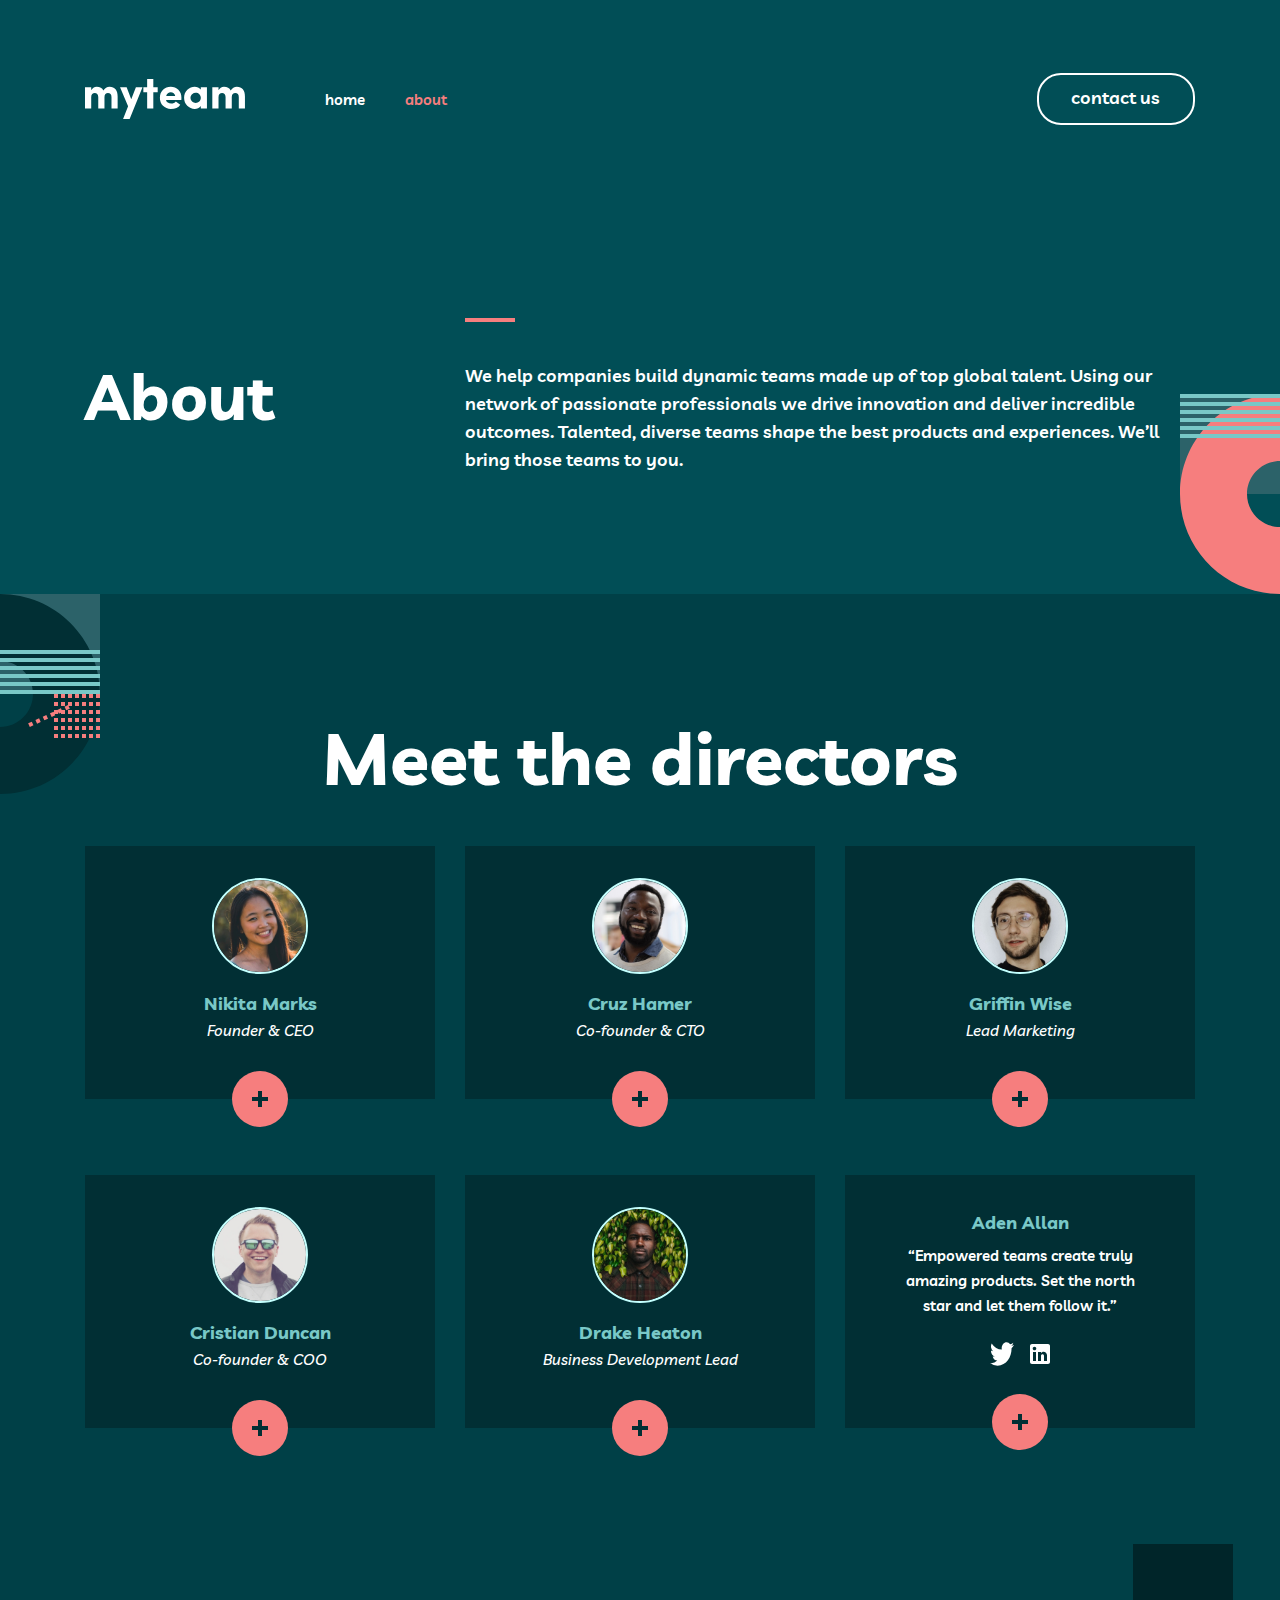
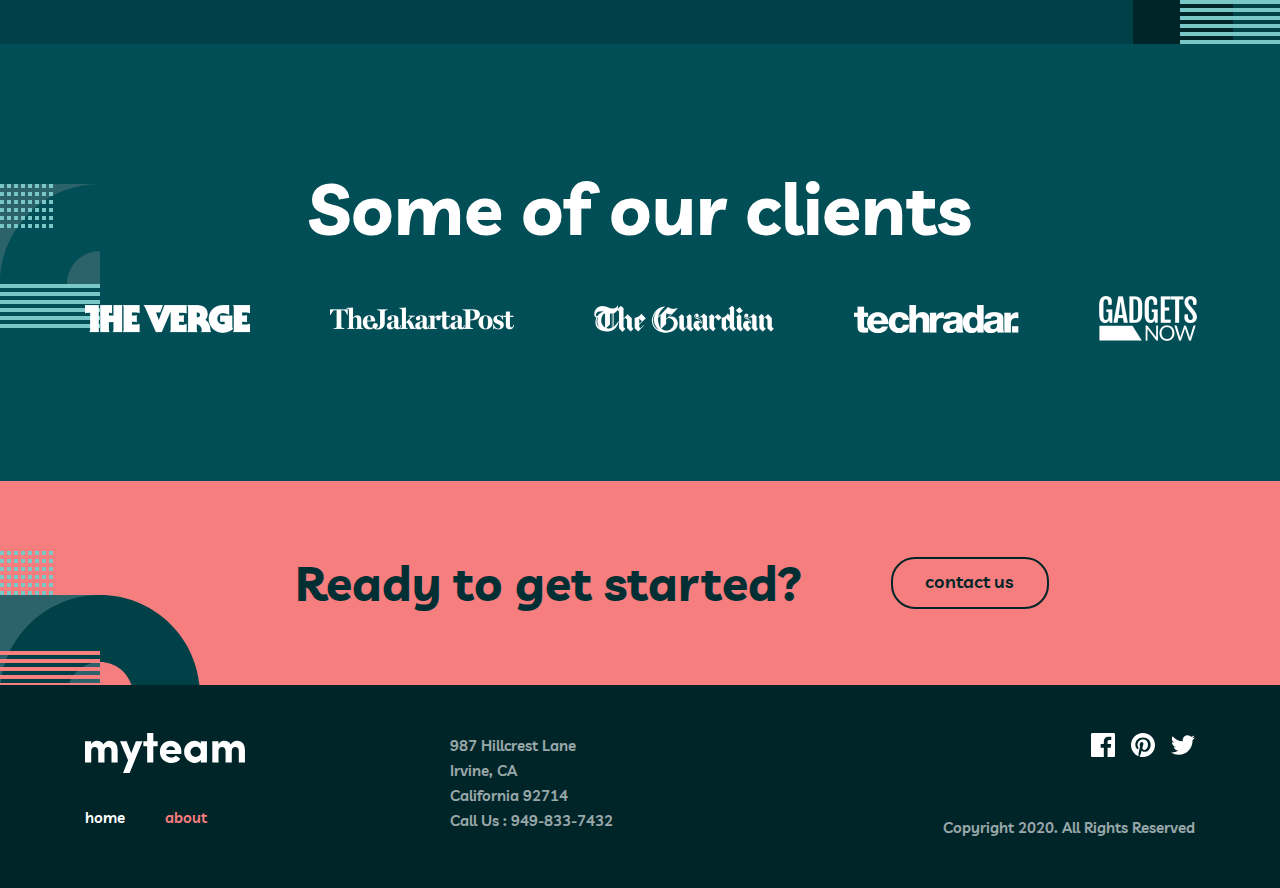
==== pages/about.html @ dfed302a "MyTeam" ====
<!DOCTYPE html>
<html lang="en">
  <head>
    <meta charset="UTF-8" />
    <meta name="viewport" content="width=device-width, initial-scale=1.0" />
    <title>MyTeam | About</title>
    <link rel="stylesheet" href="../css/abaut.css" />
  </head>
  <body>
    <!-- header start -->
    <header class="header">
      <div class="container header-container">
        <a class="site-logo" href="#">
          <img
            class="header-logo-img"
            src="../images/myteam-logo.svg"
            alt="myteam logo"
            width="159.95px"
            height="40px"
        /></a>

        <nav class="sitenav">
          <ul class="sitenav-list">
            <li class="sitenav-item">
              <a class="sitenav-link" href="../index.html">home</a>
            </li>
            <li class="sitenav-item">
              <a class="sitenav-link" href="#" id="active">about</a>
            </li>
          </ul>
        </nav>
        <a class="btn btn-white header-btn" href="#">contact us</a>
      </div>
    </header>
    <!-- header end -->
    <!-- main start -->
    <main class="main">
      <section class="hero">
        <div class="hero-container container">
          <div class="hero-title"><h1>About</h1></div>
          <div class="hero-text">
            <div class="hero-divider orange-divider divider"></div>
            <p class="hero-text-description">
              We help companies build dynamic teams made up of top global
              talent. Using our network of passionate professionals we drive
              innovation and deliver incredible outcomes. Talented, diverse
              teams shape the best products and experiences. We’ll bring those
              teams to you.
            </p>
          </div>
        </div>
      </section>
      <section class="features">
        <div class="features-container container">
          <div class="features-title">
            <h2>Meet the directors</h2>
          </div>
          <ul class="features-list">
            <div>
              <li class="features-item">
                <img
                  class="features-img"
                  src="../images/Nikita.png"
                  alt="Nikita"
                  width="96"
                  height="96"
                />
                <div>
                  <h3 class="features-name-img">Nikita Marks</h3>
                  <em class="features-description">Founder & CEO</em>
                </div>

                <a href="#"
                  ><svg
                    class="plas-img"
                    width="56"
                    height="56"
                    viewBox="0 0 56 56"
                    fill="none"
                    xmlns="http://www.w3.org/2000/svg"
                  >
                    <circle cx="28" cy="28" r="28" fill="#F67E7E" />
                    <path
                      fill-rule="evenodd"
                      clip-rule="evenodd"
                      d="M30 20H26V26H20V30H26V36H30V30H36V26H30V20Z"
                      fill="#012F34"
                    />
                  </svg>
                </a>
              </li>
              <li class="features-item">
                <img
                  class="features-img"
                  src="../images/Cristian.png"
                  alt="Cristian"
                  width="96"
                  height="96"
                />
                <div>
                  <h3 class="features-name-img">Cristian Duncan</h3>
                  <em class="features-description">Co-founder & COO</em>
                </div>
                <a href="#"
                  ><svg
                    class="plas-img"
                    width="56"
                    height="56"
                    viewBox="0 0 56 56"
                    fill="none"
                    xmlns="http://www.w3.org/2000/svg"
                  >
                    <circle cx="28" cy="28" r="28" fill="#F67E7E" />
                    <path
                      fill-rule="evenodd"
                      clip-rule="evenodd"
                      d="M30 20H26V26H20V30H26V36H30V30H36V26H30V20Z"
                      fill="#012F34"
                    />
                  </svg>
                </a>
              </li>
            </div>
            <div>
              <li class="features-item">
                <img
                  class="features-img"
                  src="../images/Cruz.png"
                  alt="Cruz"
                  width="96"
                  height="96"
                />
                <div>
                  <h3 class="features-name-img">Cruz Hamer</h3>
                  <em class="features-description">Co-founder & CTO</em>
                </div>
                <a href="#">
                  <svg
                    class="plas-img"
                    width="56"
                    height="56"
                    viewBox="0 0 56 56"
                    fill="none"
                    xmlns="http://www.w3.org/2000/svg"
                  >
                    <circle cx="28" cy="28" r="28" fill="#F67E7E" />
                    <path
                      fill-rule="evenodd"
                      clip-rule="evenodd"
                      d="M30 20H26V26H20V30H26V36H30V30H36V26H30V20Z"
                      fill="#012F34"
                    />
                  </svg>
                </a>
              </li>
              <li class="features-item">
                <img
                  class="features-img"
                  src="../images/Drake.png"
                  alt="Drake"
                  width="96"
                  height="96"
                />
                <div>
                  <h3 class="features-name-img">Drake Heaton</h3>
                  <em class="features-description"
                    >Business Development Lead</em
                  >
                </div>
                <a href="#"
                  ><svg
                    class="plas-img"
                    width="56"
                    height="56"
                    viewBox="0 0 56 56"
                    fill="none"
                    xmlns="http://www.w3.org/2000/svg"
                  >
                    <circle cx="28" cy="28" r="28" fill="#F67E7E" />
                    <path
                      fill-rule="evenodd"
                      clip-rule="evenodd"
                      d="M30 20H26V26H20V30H26V36H30V30H36V26H30V20Z"
                      fill="#012F34"
                    />
                  </svg>
                </a>
              </li>
            </div>
            <div>
              <li class="features-item">
                <img
                  class="features-img"
                  src="../images/Griffin.png"
                  alt="Griffin"
                  width="96"
                  height="96"
                />
                <div>
                  <h3 class="features-name-img">Griffin Wise</h3>
                  <em class="features-description">Lead Marketing</em>
                </div>
                <a href="#"
                  ><svg
                    class="plas-img"
                    width="56"
                    height="56"
                    viewBox="0 0 56 56"
                    fill="none"
                    xmlns="http://www.w3.org/2000/svg"
                  >
                    <circle cx="28" cy="28" r="28" fill="#F67E7E" />
                    <path
                      fill-rule="evenodd"
                      clip-rule="evenodd"
                      d="M30 20H26V26H20V30H26V36H30V30H36V26H30V20Z"
                      fill="#012F34"
                    />
                  </svg>
                </a>
              </li>
              <li class="features-item">
                <div>
                  <h3 class="features-name">Aden Allan</h3>
                  <p class="features-description-text">
                    “Empowered teams create truly amazing products. Set the
                    north star and let them follow it.”
                  </p>
                </div>
                <div class="icon-list">
                  <div class="icon">
                    <a href="#"
                      ><img
                        src="../images/icon-twitter.svg"
                        alt="icon-twitter"
                        width="24"
                        height="24"
                    /></a>
                  </div>
                  <div class="icon">
                    <a href="#"
                      ><img
                        src="../images/icon-linkedin.svg"
                        alt="linkedin-logo"
                        width="20"
                        height="20"
                    /></a>
                  </div>
                </div>
                <a href="#"
                  ><svg
                    class="plas-img"
                    width="56"
                    height="56"
                    viewBox="0 0 56 56"
                    fill="none"
                    xmlns="http://www.w3.org/2000/svg"
                  >
                    <circle cx="28" cy="28" r="28" fill="#F67E7E" />
                    <path
                      fill-rule="evenodd"
                      clip-rule="evenodd"
                      d="M30 20H26V26H20V30H26V36H30V30H36V26H30V20Z"
                      fill="#012F34"
                    />
                  </svg>
                </a>
              </li>
            </div>
          </ul>
        </div>
      </section>
      <section class="stories">
        <div class="stories-container container">
          <div class="stories-title">
            <h2>Some of our clients</h2>
          </div>
          <div class="stories-img">
            <ul class="stories-list">
              <li class="stories-item">
                <img
                  src="../images/logo-the-verge.png"
                  alt="the-verge"
                  width="165"
                  height="28"
                />
              </li>
              <li class="stories-item">
                <img
                  src="../images/logo-jakarta-post.png"
                  alt="Bitmap"
                  width="184"
                  height="23"
                />
              </li>
              <li class="stories-item">
                <img
                  src="../images/logo-the-guardian.png"
                  alt="the-vaurjans"
                  width="180"
                  height="28"
                />
              </li>
              <li class="services-item">
                <img
                  src="../images/logo-tech-radar.png"
                  alt="techrad"
                  width="165"
                  height="28"
                />
              </li>
              <li class="services-item">
                <img
                  src="../images/logo-gadgets-now.png"
                  alt="gargen"
                  width="98"
                  height="45"
                />
              </li>
            </ul>
          </div>
        </div>
      </section>
      <section class="cta">
        <div class="container cta-container">
          <h2 class="cta-title">Ready to get started?</h2>
          <a class="btn btn-dark cta-btn" href="#">contact us</a>
        </div>
      </section>
    </main>
    <!-- main end -->
    <!-- footer start -->
    <footer class="footer">
      <div class="container footer-container">
        <div class="footer-nav">
          <a class="site-logo" href="#">
            <img
              class="header-logo-img"
              src="../images/myteam-logo.svg"
              alt="myteam logo"
              width="159.95px"
              height="40px"
          /></a>

          <nav class="sitenav">
            <ul class="sitenav-list">
              <li class="sitenav-item">
                <a class="sitenav-link" href="../index.html">home</a>
              </li>
              <li class="sitenav-item">
                <a class="sitenav-link" href="#" id="active">about</a>
              </li>
            </ul>
          </nav>
        </div>
        <div class="footer-info">
          <address>
            987 Hillcrest Lane <br />Irvine, CA <br />California 92714
            <br />Call Us :
            <a class="footer-tel" href="tel: 949-833-7432"> 949-833-7432</a>
          </address>
        </div>
        <div class="footer-terms-list">
          <ul class="footer-list">
            <li class="footer-link-item">
              <a class="footer-links-link" href="#"
                ><svg xmlns="http://www.w3.org/2000/svg" width="24" height="24">
                  <path
                    fill="#FFF"
                    d="M22.675 0H1.325C.593 0 0 .593 0 1.325v21.351C0 23.407.593 24 1.325 24H12.82v-9.294H9.692v-3.622h3.128V8.413c0-3.1 1.893-4.788 4.659-4.788 1.325 0 2.463.099 2.795.143v3.24l-1.918.001c-1.504 0-1.795.715-1.795 1.763v2.313h3.587l-.467 3.622h-3.12V24h6.116c.73 0 1.323-.593 1.323-1.325V1.325C24 .593 23.407 0 22.675 0z"
                  ></path>
                  />
                </svg></a
              >
            </li>
            <li class="footer-link-item">
              <a class="footer-links-link" href="#"
                ><svg xmlns="http://www.w3.org/2000/svg" width="24" height="24">
                  <path
                    fill="#FFF"
                    d="M12 0C5.373 0 0 5.372 0 12c0 5.084 3.163 9.426 7.627 11.174-.105-.949-.2-2.405.042-3.441.218-.937 1.407-5.965 1.407-5.965s-.359-.719-.359-1.782c0-1.668.967-2.914 2.171-2.914 1.023 0 1.518.769 1.518 1.69 0 1.029-.655 2.568-.994 3.995-.283 1.194.599 2.169 1.777 2.169 2.133 0 3.772-2.249 3.772-5.495 0-2.873-2.064-4.882-5.012-4.882-3.414 0-5.418 2.561-5.418 5.207 0 1.031.397 2.138.893 2.738a.36.36 0 01.083.345l-.333 1.36c-.053.22-.174.267-.402.161-1.499-.698-2.436-2.889-2.436-4.649 0-3.785 2.75-7.262 7.929-7.262 4.163 0 7.398 2.967 7.398 6.931 0 4.136-2.607 7.464-6.227 7.464-1.216 0-2.359-.631-2.75-1.378l-.748 2.853c-.271 1.043-1.002 2.35-1.492 3.146C9.57 23.812 10.763 24 12 24c6.627 0 12-5.373 12-12 0-6.628-5.373-12-12-12z"
                  ></path>
                  />
                </svg></a
              >
            </li>
            <li class="footer-links-item">
              <a class="footer-links-link" href="#"
                ><svg xmlns="http://www.w3.org/2000/svg" width="24" height="20">
                  <path
                    fill="#FFF"
                    d="M24 2.557a9.83 9.83 0 01-2.828.775A4.932 4.932 0 0023.337.608a9.864 9.864 0 01-3.127 1.195A4.916 4.916 0 0016.616.248c-3.179 0-5.515 2.966-4.797 6.045A13.978 13.978 0 011.671 1.149a4.93 4.93 0 001.523 6.574 4.903 4.903 0 01-2.229-.616c-.054 2.281 1.581 4.415 3.949 4.89a4.935 4.935 0 01-2.224.084 4.928 4.928 0 004.6 3.419A9.9 9.9 0 010 17.54a13.94 13.94 0 007.548 2.212c9.142 0 14.307-7.721 13.995-14.646A10.025 10.025 0 0024 2.557z"
                  ></path>
                  />
                </svg></a
              >
            </li>
          </ul>
          <p class="footer-description">Copyright 2020. All Rights Reserved</p>
        </div>
      </div>
    </footer>
    <!-- footer end -->
  </body>
</html>
---- css/abaut.css ----
@import "./globol.css";

/* HERO START */

.hero {
  padding-top: 120px;
  padding-bottom: 120px;
  background-color: #014e56;
  background-image: url(../images/abaut-hero-bg-left-bottom-img.svg);
  background-repeat: no-repeat;
  background-position: right -100px bottom;
}
.hero-container {
  display: flex;
  justify-content: space-between;
  align-items: center;
  gap: 30px;
}

.hero-title {
  position: relative;
  margin-right: 50px;
  font-size: 32px;
  line-height: 50px;
  color: white;
}

.hero-divider {
  margin-bottom: 40px;
}

.hero-text-description {
  font-weight: 600;
  font-size: 18px;
  line-height: 28px;
  width: 100%;
  max-width: 730px;
  color: white;
}

/* HERO END */
/* FEATURES START */
.features {
  padding-top: 140px;
  padding-bottom: 140px;
  background-color: #004047;

  background-image: url(../images/features-bg-img-right-top.svg),
    url(../images/features-bg-img-left-bottom.svg);
  background-repeat: no-repeat;
  background-position: left -100px top, right bottom;
}
.features-container {
}

.features-title {
  width: 100%;
  max-width: 920px;
  font-size: 48px;
  line-height: 48px;
  margin-right: auto;
  margin-left: auto;
  color: #fff;
  text-align: center;
}
.features-list {
  display: flex;
  margin-top: 64px;
  gap: 30px;
}
.features-item {
  display: flex;
  flex-direction: column;
  margin-bottom: 76px;
  width: 350px;
  height: 253px;
  background-color: #012f34;
}
.features-img {
  display: flex;
  border: 2px solid #c4fffe;
  border-radius: 50%;
  align-self: center;
  margin-top: 32px;
}

.features-name-img {
  color: #79c8c7;
  font-size: 18px;
  line-height: 28px;
  font-weight: 700;
  margin-top: 16px;
  text-align: center;
}
.features-description {
  display: flex;
  flex-direction: column;
  text-align: center;
  color: #fff;
}
.features-description-text {
  text-align: center;
  margin-right: auto;
  margin-left: auto;
  width: 100%;
  margin-top: 8px;
  max-width: 254px;
  color: #fff;
}
.features-name {
  text-align: center;
  color: #79c8c7;
  margin-top: 35px;
}
.icon-list {
  display: flex;
  align-items: center;
  justify-content: center;
  gap: 16px;
  margin-top: 24px;
}
.icon {
  display: flex;
}
.plas-img {
  display: flex;
  flex-direction: column;
  justify-self: center;
  position: relative;
  bottom: -28px;
}
.plas-img:hover svg path {
  background-color: #79c8c7;
}

/* FEATURAS END */
/* STORIS START */
.stories {
  margin-top: 140px;
  margin-bottom: 140px;
  background-image: url(../images/clients-circle.svg);
  background-repeat: no-repeat;
  background-position: left top;
}
.stories-container {
}

.stories-title {
  font-size: 48px;
  line-height: 48px;
  text-align: center;
  color: #fff;
  margin-bottom: 64px;
}
.stories-img {
}
.stories-list {
  display: flex;
  gap: 80px;
  align-items: center;
}
.stories-item {
}
.services-item {
}
/* STORIS END */
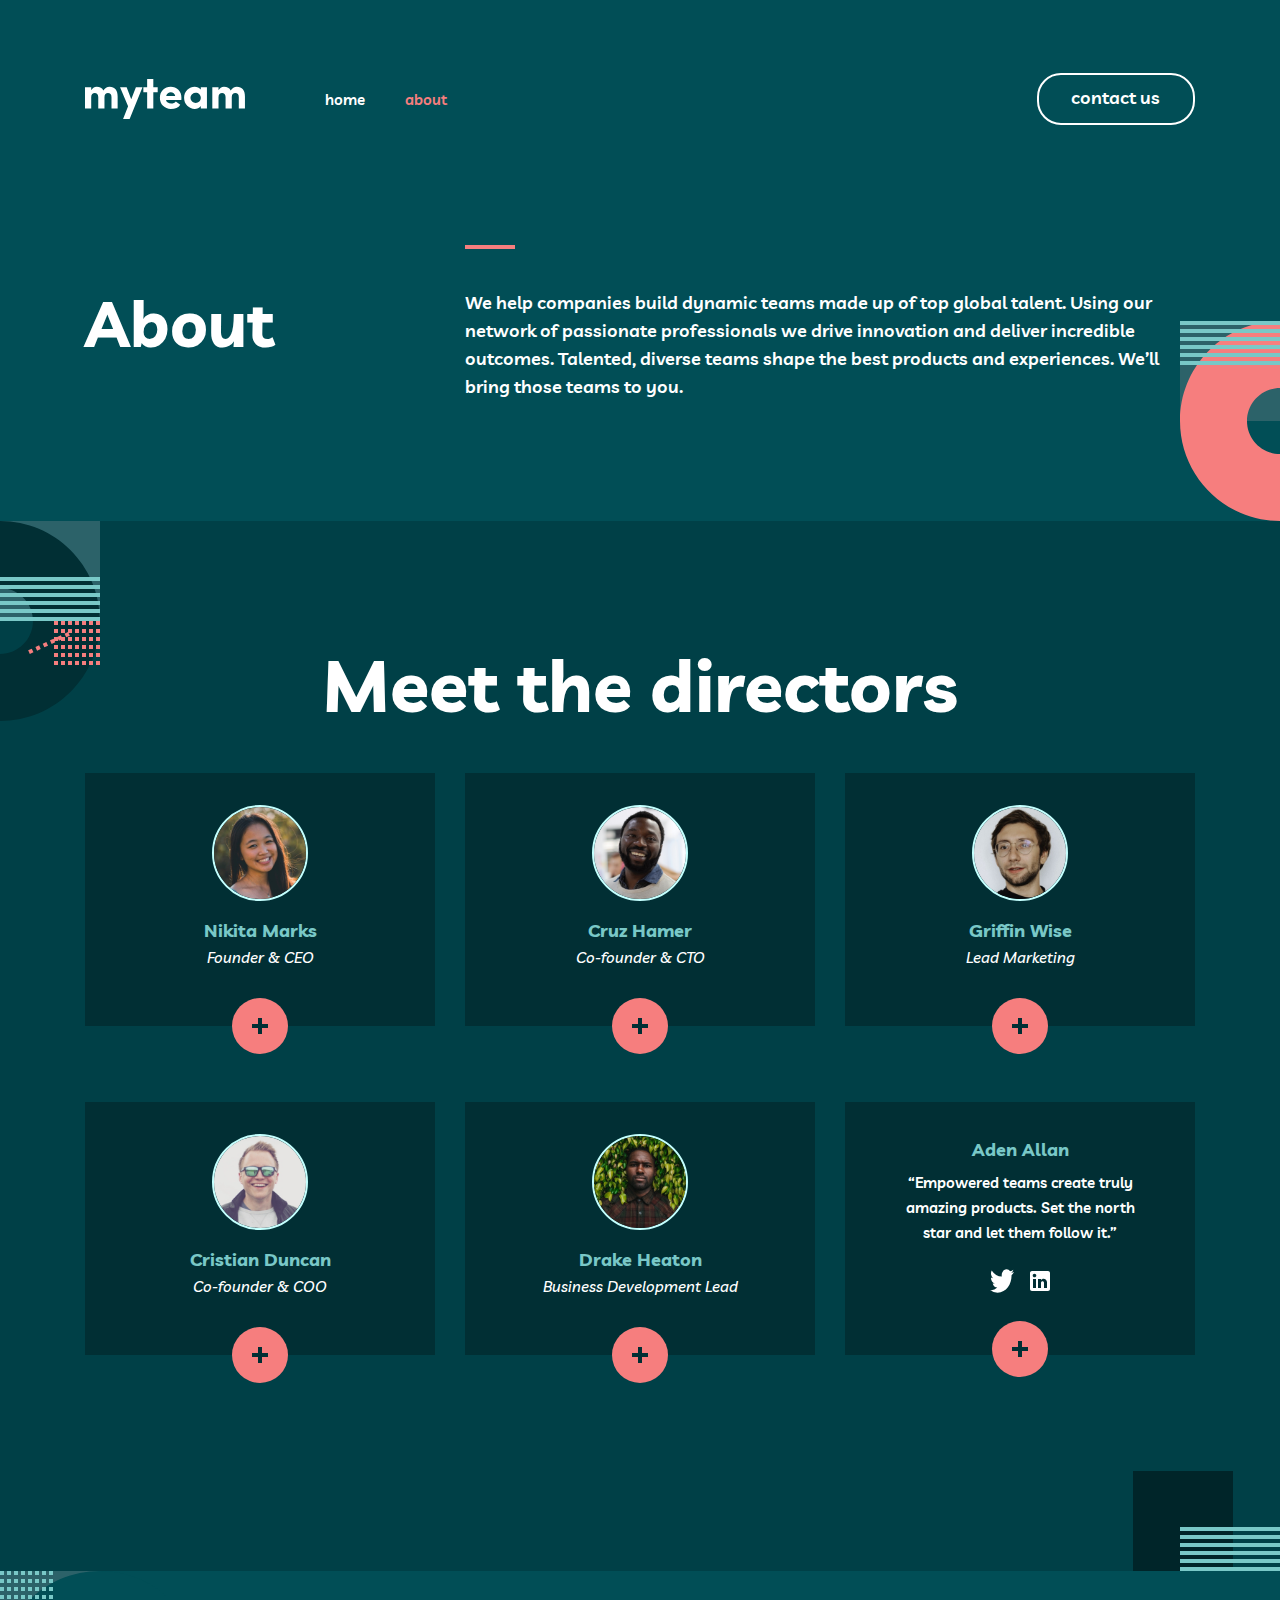
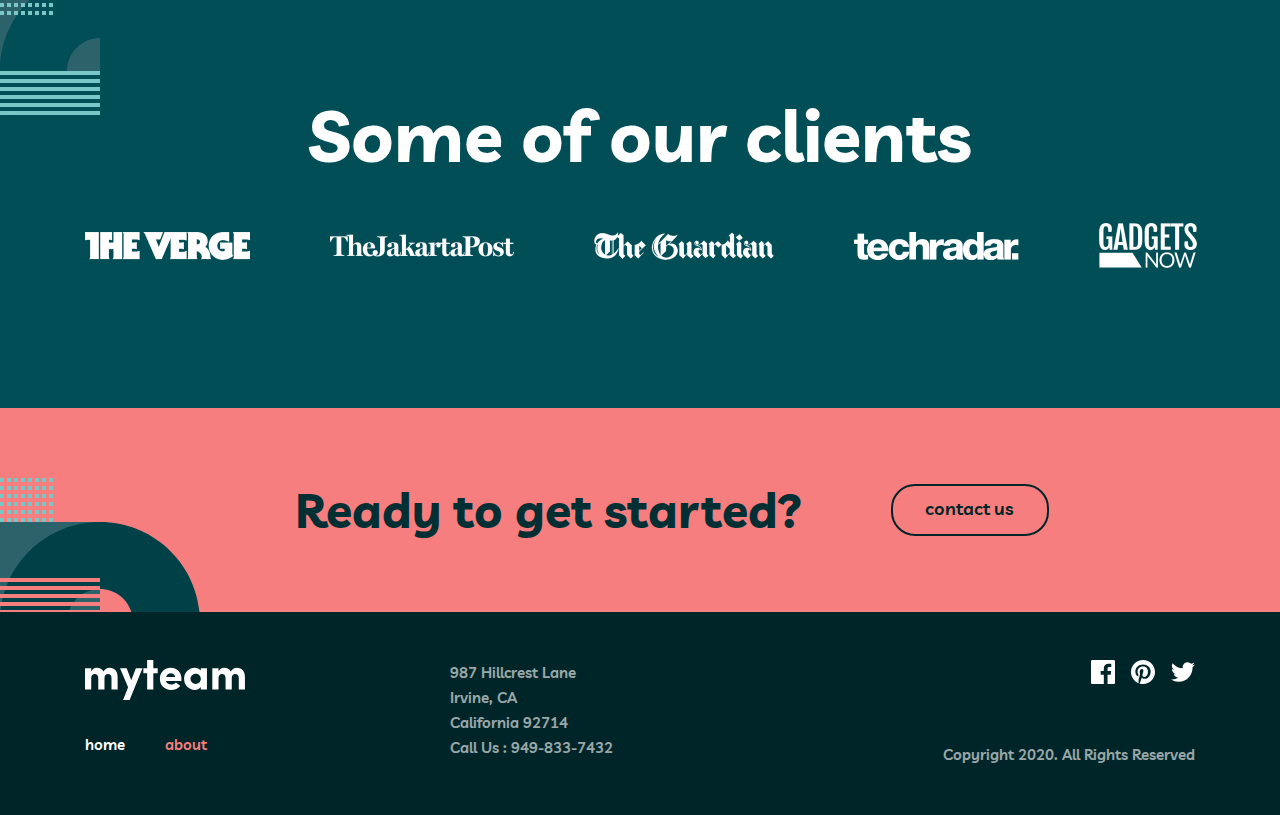
==== commit 3f641e0e: "MyTeamm" ====
--- a/pages/about.html
+++ b/pages/about.html
@@ -29,7 +29,7 @@
             </li>
           </ul>
         </nav>
-        <a class="btn btn-white header-btn" href="#">contact us</a>
+        <a class="btn btn-white header-btn" href="./contact.html">contact us</a>
       </div>
     </header>
     <!-- header end -->
@@ -324,7 +324,7 @@
       <section class="cta">
         <div class="container cta-container">
           <h2 class="cta-title">Ready to get started?</h2>
-          <a class="btn btn-dark cta-btn" href="#">contact us</a>
+          <a class="btn btn-dark cta-btn" href="./contact.html">contact us</a>
         </div>
       </section>
     </main>
--- a/css/abaut.css
+++ b/css/abaut.css
@@ -3,7 +3,7 @@
 /* HERO START */
 
 .hero {
-  padding-top: 120px;
+  padding-top: 47px;
   padding-bottom: 120px;
   background-color: #014e56;
   background-image: url(../images/abaut-hero-bg-left-bottom-img.svg);
@@ -128,19 +128,20 @@
   justify-self: center;
   position: relative;
   bottom: -28px;
+  fill: #79c8c7;
 }
-.plas-img:hover svg path {
+.plas-img svg path {
   background-color: #79c8c7;
 }
 
 /* FEATURAS END */
 /* STORIS START */
 .stories {
-  margin-top: 140px;
-  margin-bottom: 140px;
-  background-image: url(../images/clients-circle.svg);
+  padding-top: 140px;
+  padding-bottom: 140px;
+  background-image: url(../images/bg-pattern-about-4.svg);
   background-repeat: no-repeat;
-  background-position: left top;
+  background-position: top left;
 }
 .stories-container {
 }
